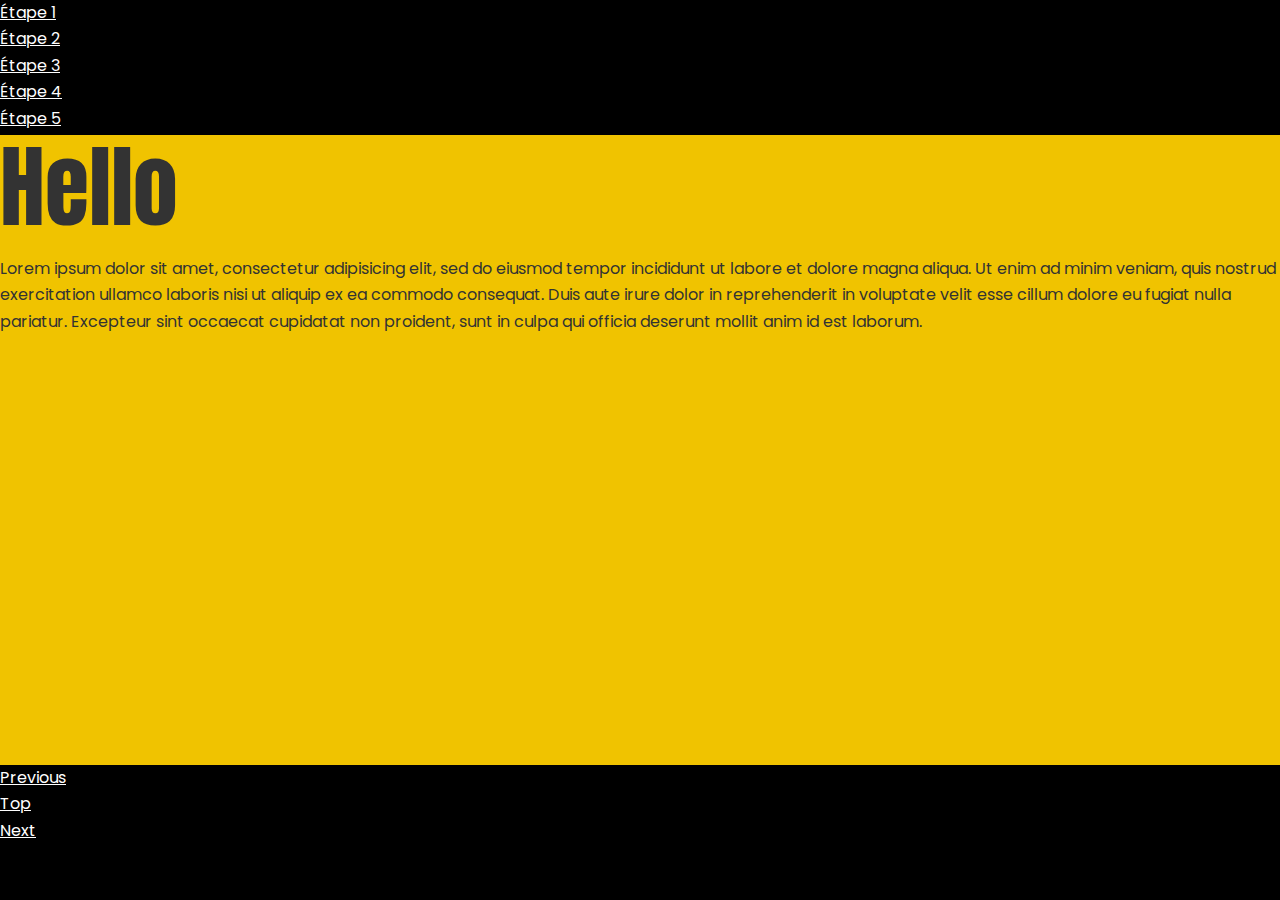
==== index.html @ 5011d128 "First commit" ====
<!DOCTYPE html>
<html lang=fr dir="ltr">
  <head>
    <meta charset="utf-8">
    <title>BEES</title>
    <link rel="stylesheet" href="css/reset.css">
    <link rel="stylesheet" href="css/typo.css">
    <link rel="stylesheet" href="css/master.css">
  </head>
  <body>

    <header>
      <nav>
        <ul>
          <li><a href="etape1.html">Étape 1</a></li>
          <li><a href="etape2.html">Étape 2</a></li>
          <li><a href="etape3.html">Étape 3</a></li>
          <li><a href="etape4.html">Étape 4</a></li>
          <li><a href="etape5.html">Étape 5</a></li>
        </ul>
      </nav>
    </header>

    <article class="main-content">
      <h1>Hello</h1>
      <p>Lorem ipsum dolor sit amet, consectetur adipisicing elit, sed do eiusmod tempor incididunt ut labore et dolore magna aliqua.
        Ut enim ad minim veniam, quis nostrud exercitation ullamco laboris nisi ut aliquip ex ea commodo consequat.
        Duis aute irure dolor in reprehenderit in voluptate velit esse cillum dolore eu fugiat nulla pariatur.
        Excepteur sint occaecat cupidatat non proident, sunt in culpa qui officia deserunt mollit anim id est laborum.</p>
    </article>
    <footer>
      <nav>
        <ul>
          <li><a href="etape5.html">Previous</a></li>
          <li><a href="index.html">Top</a></li>
          <li><a href="etape1.html">Next</a></li>
        </ul>
      </nav>

    </footer>

  </body>
</html>
---- css/typo.css ----
@import url('https://fonts.googleapis.com/css2?family=Anton&family=Poppins:ital,wght@0,300;0,400;1,300&display=swap');

html {font-size: 100%;} /*16px*/

body {
  background-color: white;
  font-family: 'Poppins', sans-serif;
  font-weight: 400;
  line-height: 1.65;
  color: #333;
}

p {margin-bottom: 1.15rem;}

h1, h2, h3, h4, h5 {
  margin: 2.75rem 0 1.05rem;
  font-family: 'Anton', sans-serif;
  font-weight: 400;
  line-height: 1.15;
}

h1 {
  margin-top: 0;
  font-size: 5.653em;
}

h2 {font-size: 3.998em;}

h3 {font-size: 2.827em;}

h4 {font-size: 1.999em;}

h5 {font-size: 1.414em;}

small, .text_small {font-size: 0.707em;}
---- css/master.css ----
body{
  background-color: #F0C300;
  display: flex;
  flex-direction: column;
  justify-content: space-between;
}

header, footer{
  background-color: #000;
  min-height: 15vh;
}

article{
  min-height: 70vh;
}

nav a {
  color: #FFF;
}

.content {
  display: flex;
  flex-direction: row-reverse;
  justify-content: space-around;
  flex-wrap: wrap;
}

.content video {
  display: block;
  flex-basis: 650px;
}

.content p {
  flex-basis: 650px;
  padding: 2em;
}
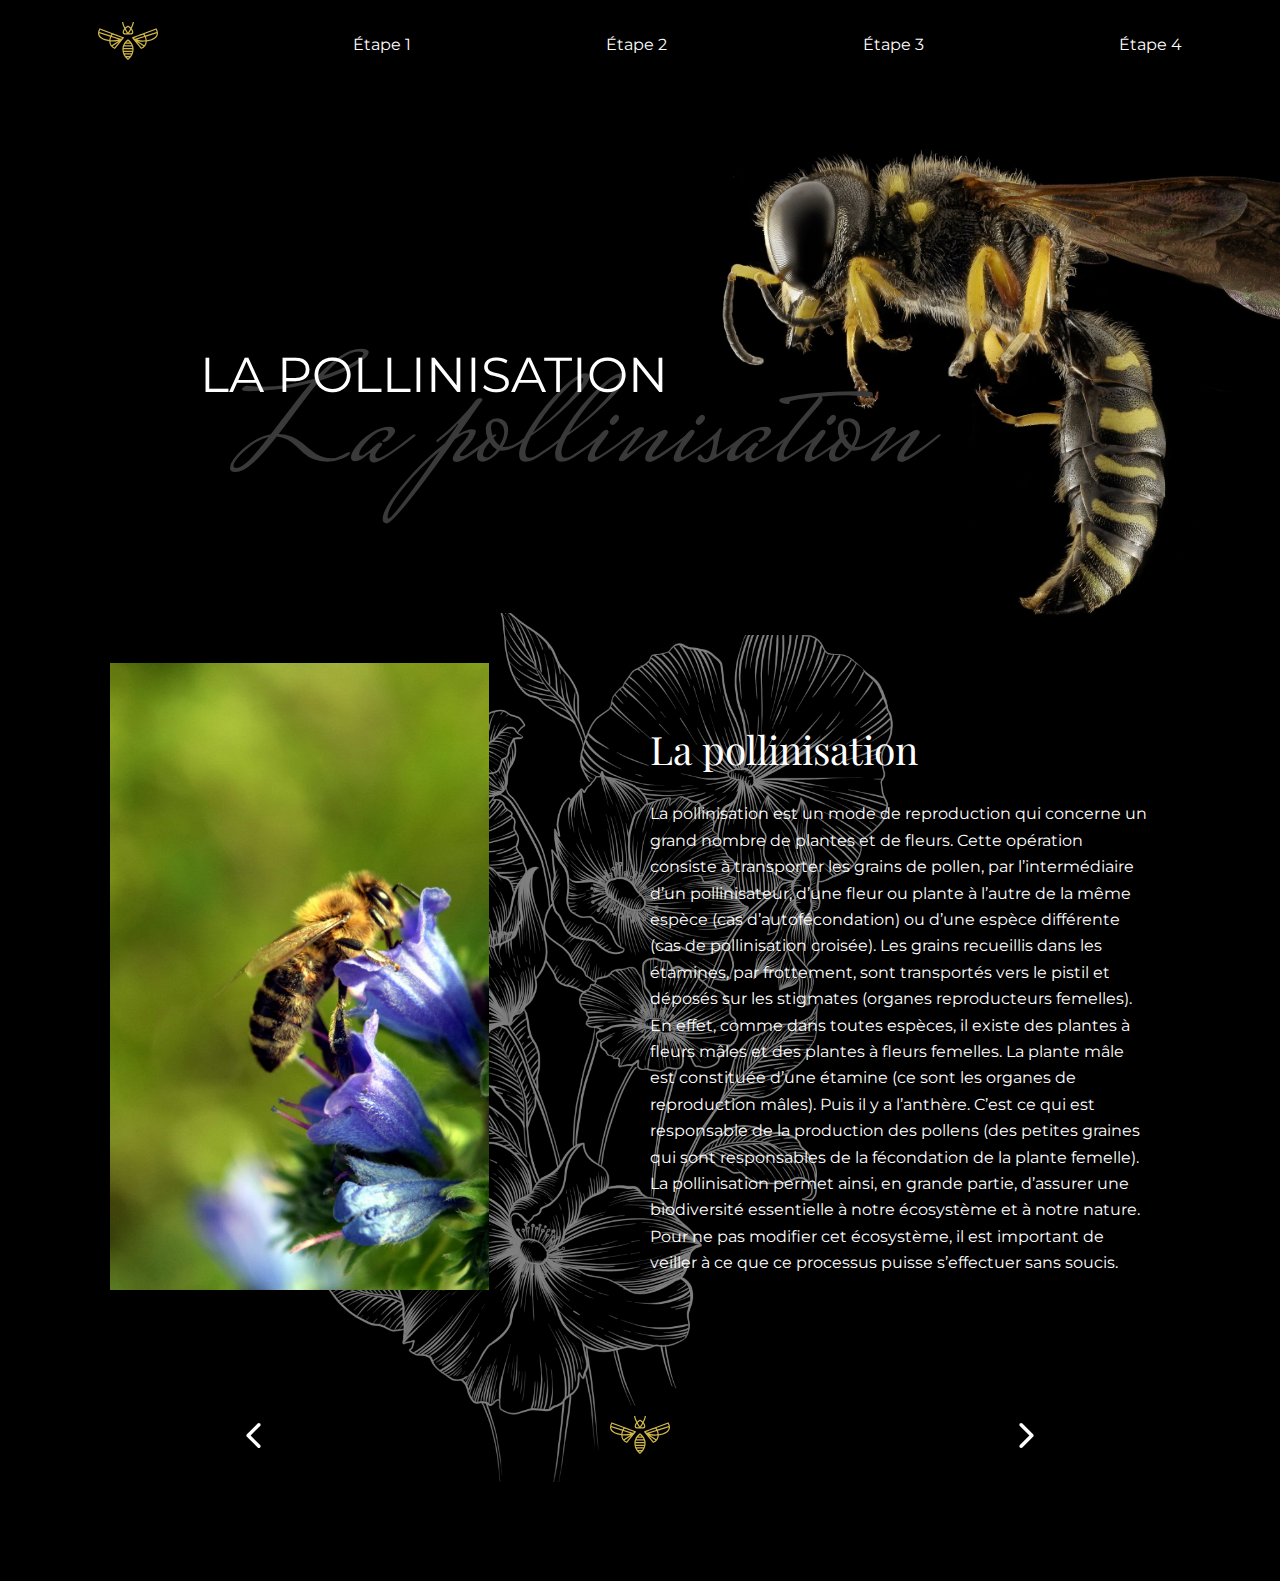
==== commit 67a0e0e5: "2nd commit" ====
--- a/index.html
+++ b/index.html
@@ -1,43 +1,60 @@
 <!DOCTYPE html>
 <html lang=fr dir="ltr">
-  <head>
-    <meta charset="utf-8">
-    <title>BEES</title>
-    <link rel="stylesheet" href="css/reset.css">
-    <link rel="stylesheet" href="css/typo.css">
-    <link rel="stylesheet" href="css/master.css">
-  </head>
-  <body>
 
-    <header>
+<head>
+  <meta charset="utf-8">
+  <title>La pollinisation</title>
+  <link rel="stylesheet" href="css/reset.css">
+  <link rel="stylesheet" href="css/typo.css">
+  <link rel="stylesheet" href="css/master.css">
+</head>
+
+<body>
+
+  <header>
+    <nav id="main-menu">
+      <ul class="menu">
+        <li><a class="menu-toggle" href="index.html"><img class="logo" src="img/abeille1.svg" onmouseover="this.src='img/abeille2.svg'" onmouseout="this.src='img/abeille1.svg'" /></a></li>
+        <li><a class="one" href="etape1.html">Étape 1</a></li>
+        <li><a class="two" href="etape2.html">Étape 2</a></li>
+        <li><a class="three" href="etape3.html">Étape 3</a></li>
+        <li><a class="four" href="etape4.html">Étape 4</a></li>
+      </ul>
+    </nav>
+  </header>
+
+  <section class="section1">
+    <h1 id="">LA POLLINISATION</h1>
+    <h2 id="soustitre">La pollinisation</h2>
+    <img id="photo1" src="img/abeille2.jpg" alt="Ceci est une abeille">
+  </section>
+
+  <div class="contenu">
+    <section id="section2">
+      <img id="fleur" src="img/fleur_fond.png" alt="Ceci est une fleur">
+      <img id="photo2" src="img/abeille3.jpg" alt="Ceci est une abeille">
+      <div class="texte2">
+        <h3>La pollinisation</h3>
+        <p>La pollinisation est un mode de reproduction qui concerne un grand nombre de plantes et de fleurs. Cette opération consiste à transporter les grains de pollen, par l’intermédiaire d’un pollinisateur, d’une fleur ou plante à l’autre de la
+          même espèce (cas d’autofécondation) ou d’une espèce différente (cas de pollinisation croisée). Les grains recueillis dans les étamines, par frottement, sont transportés vers le pistil et déposés sur les stigmates (organes reproducteurs
+          femelles). En effet, comme dans toutes espèces, il existe des plantes à fleurs mâles et des plantes à fleurs femelles. La plante mâle est constituée d’une étamine (ce sont les organes de reproduction mâles). Puis il y a l’anthère. C’est ce
+          qui est responsable de la production des pollens (des petites graines qui sont responsables de la fécondation de la
+          plante femelle). <br>
+          La pollinisation permet ainsi, en grande partie, d’assurer une biodiversité essentielle à notre écosystème et à notre nature. Pour ne pas modifier cet écosystème, il est important de veiller à ce que ce processus puisse s’effectuer sans
+          soucis. </p>
+      </section>
+    </div>
+
+    <footer>
       <nav>
-        <ul>
-          <li><a href="etape1.html">Étape 1</a></li>
-          <li><a href="etape2.html">Étape 2</a></li>
-          <li><a href="etape3.html">Étape 3</a></li>
-          <li><a href="etape4.html">Étape 4</a></li>
-          <li><a href="etape5.html">Étape 5</a></li>
+        <ul class="menu2">
+          <li><a class="fleche" href="etape5.html"><img src="img/arrow-blanche2.svg" onmouseover="this.src='img/arrow-jaune2.svg'" onmouseout="this.src='img/arrow-blanche2.svg'" /></a></li>
+          <li><a href="index.html"><img class="logo" src="img/abeille1.svg" onmouseover="this.src='img/abeille2.svg'" onmouseout="this.src='img/abeille1.svg'" /></a></li>
+          <li><a class="fleche" href="etape1.html"><img src="img/arrow-blanche.svg" onmouseover="this.src='img/arrow-jaune.svg'" onmouseout="this.src='img/arrow-blanche.svg'" /></a></li>
         </ul>
       </nav>
-    </header>
-
-    <article class="main-content">
-      <h1>Hello</h1>
-      <p>Lorem ipsum dolor sit amet, consectetur adipisicing elit, sed do eiusmod tempor incididunt ut labore et dolore magna aliqua.
-        Ut enim ad minim veniam, quis nostrud exercitation ullamco laboris nisi ut aliquip ex ea commodo consequat.
-        Duis aute irure dolor in reprehenderit in voluptate velit esse cillum dolore eu fugiat nulla pariatur.
-        Excepteur sint occaecat cupidatat non proident, sunt in culpa qui officia deserunt mollit anim id est laborum.</p>
-    </article>
-    <footer>
-      <nav>
-        <ul>
-          <li><a href="etape5.html">Previous</a></li>
-          <li><a href="index.html">Top</a></li>
-          <li><a href="etape1.html">Next</a></li>
-        </ul>
-      </nav>
-
     </footer>
 
-  </body>
+</body>
+
 </html>
--- a/css/typo.css
+++ b/css/typo.css
@@ -1,10 +1,10 @@
-@import url('https://fonts.googleapis.com/css2?family=Anton&family=Poppins:ital,wght@0,300;0,400;1,300&display=swap');
+@import url('https://fonts.googleapis.com/css2?family=Montserrat:ital,wght@0,100;0,200;0,300;0,400;0,500;0,600;0,700;0,800;0,900;1,100;1,200;1,300;1,400;1,500;1,600;1,700;1,800;1,900&family=Mrs+Saint+Delafield&family=Playfair+Display:ital,wght@0,400;0,500;0,600;0,700;0,800;0,900;1,400;1,500;1,600;1,700;1,800;1,900&display=swap');
 
 html {font-size: 100%;} /*16px*/
 
 body {
   background-color: white;
-  font-family: 'Poppins', sans-serif;
+  font-family: 'Montserrat', sans-serif;
   font-weight: 400;
   line-height: 1.65;
   color: #333;
@@ -12,24 +12,49 @@
 
 p {margin-bottom: 1.15rem;}
 
-h1, h2, h3, h4, h5 {
+h3, h5 {
   margin: 2.75rem 0 1.05rem;
-  font-family: 'Anton', sans-serif;
-  font-weight: 400;
+  font-family: 'Playfair Display', serif;
+  font-weight: 300;
   line-height: 1.15;
 }
 
 h1 {
   margin-top: 0;
-  font-size: 5.653em;
+  font-size: 3.052em;
 }
 
-h2 {font-size: 3.998em;}
+h4 {
+  margin: 1.5rem 0 1.05rem;
+  font-style: italic;
+  font-family: 'Playfair Display', serif;
+  font-weight: 500;
+  line-height: 1.15;
+}
 
-h3 {font-size: 2.827em;}
+#titreprincipal {
+  font-family: 'Montserrat', sans-serif;
+  letter-spacing: 5px;
+  font-size: 60px;
+  font-weight: 400;
+}
 
-h4 {font-size: 1.999em;}
+h2 {font-size: 2.441em;}
 
-h5 {font-size: 1.414em;}
+h3 {
+  font-size: 2.441em;
+  font-weight: 300;
+}
 
-small, .text_small {font-size: 0.707em;}
+h4 {font-size: 3em;}
+
+h5 {font-size: 1.25em;}
+
+small, .text_small {font-size: 0.8em;}
+
+#soustitre {
+  color: #3A3A3A;
+  font-family: 'Mrs Saint Delafield', cursive;
+  font-size: 150px;
+  font-weight: 100;
+}
--- a/css/master.css
+++ b/css/master.css
@@ -1,36 +1,223 @@
 body{
-  background-color: #F0C300;
+  background-color: #000000;
   display: flex;
   flex-direction: column;
   justify-content: space-between;
 }
 
-header, footer{
-  background-color: #000;
-  min-height: 15vh;
-}
-
-article{
-  min-height: 70vh;
-}
-
 nav a {
+  font-family: 'Montserrat', serif;
+  text-decoration: none;
+  color : #FFFF;
+  transition: 0.5s all ease-out;
+}
+
+a:hover {
+  color: #d1b74a;
+  font-size: 1.2em;
+}
+
+img.logo {
+  width: 60px;
+  min-width: 3px;
+}
+
+.menu{
+  display: flex;
+  position: fixed;
+  align-items: center;
+  justify-content: space-around;
+  padding-top: 15px;
+  min-width: 100%;
+  height: 60px;
+  background-color: black;
+  z-index: 99;
+}
+
+.section1 {
+  position: relative;
+  padding-bottom: 100px;
+}
+
+#photo1 {
+  max-width: 800px;
+  z-index: -99;
+  position: absolute;
+  top: 0px;
+  right: -150px;
+}
+
+.contenu {
+  position: relative;
+}
+
+h1 {
+  text-align: left;
+  padding: 200px 300px 300px 200px;
+  color : #FFFF;
+  position: absolute;
+  z-index: 1;
+}
+
+#soustitre {
+  padding: 180px 200px 0px 230px;
+}
+
+h3 {
+  margin-bottom: 30px;
   color: #FFF;
 }
 
-.content {
-  display: flex;
-  flex-direction: row-reverse;
+p {
+  margin-bottom: 20px;
+  color: #FFFF;
+}
+
+#section2 {
+  max-width: 1200px;
+  margin: 0 auto;
+  display: flex;
   justify-content: space-around;
   flex-wrap: wrap;
 }
 
-.content video {
-  display: block;
-  flex-basis: 650px;
-}
-
-.content p {
-  flex-basis: 650px;
-  padding: 2em;
-}
+#photo2 {
+  width: 379px;
+  height: 627px;
+  object-fit: cover;
+  flex-basis: 379px;
+}
+
+#fleur {
+  position: absolute;
+  top: -50px;
+  z-index: -100;
+  max-width: 600px;
+  opacity : 0.5;
+  left: 300px;
+}
+
+.texte2 {
+  margin : 20px;
+}
+
+.texte2 p {
+  max-width: 500px;
+  flex-basis: 379px;
+}
+
+header, footer{
+  min-height: 15vh;
+}
+
+footer{
+  padding-top: 100px;
+  padding-bottom: 30px;
+}
+
+.menu2 {
+  bottom: 0;
+  bottom:20px;
+  width:100%;
+  display: flex;
+  justify-content: space-around;
+  text-align: center;
+  align-items: center;
+  }
+
+  .fleche img{
+    text-align: center;
+    width: 2.5%;
+    min-width: 25px;
+  }
+
+  h3 {
+    max-width: 1200px;
+    display: flex;
+    flex-wrap: wrap;
+  }
+
+  .main-content{
+    max-width: 1200px;
+    margin: 0 auto;
+  }
+
+  .content {
+    padding-top: 50px;
+    display: flex;
+    flex-wrap: wrap;
+    flex-direction: row-reverse;
+    justify-content: space-around;
+  }
+
+  .content video {
+    display: block;
+    flex-basis: 400px;
+  }
+
+  .content p {
+    display: block;
+    flex-basis: 450px;
+    top: 0;
+  }
+
+  .paragraphe {
+    display: block;
+    flex-basis: 450px;
+    top: 0;
+    padding-bottom: 400px;
+  }
+
+#photo3 {
+  position: absolute;
+  top: 100px;
+  right: 0;
+  width: 60%;
+  object-fit: cover;
+  z-index: -200;
+}
+
+#photo4 {
+  position: absolute;
+  bottom: -300px;
+  left: 0;
+  max-width: 80%;
+  object-fit: cover;
+  z-index: -400;
+}
+
+#photo5 {
+  object-fit: cover;
+  height: 700px;
+  width: 500px;
+  left: 50px;
+  top: -20px;
+}
+
+#photo6 {
+  object-fit: cover;
+  position: absolute;
+  top: 800px;
+  height: 400px;
+  width: 800px;
+  right: 400px;
+}
+
+#photo7 {
+  width: 100%;
+  margin: 0 auto;
+}
+
+.main-content2 {
+  max-width: 1000px;
+  margin: 0 auto;
+  background-image: (url(img/abeille5.jpg));
+}
+
+#gif1 {
+  left: 0;
+  top: 0;
+  object-fit: cover;
+  height: 500px;
+  width: 100%;
+}
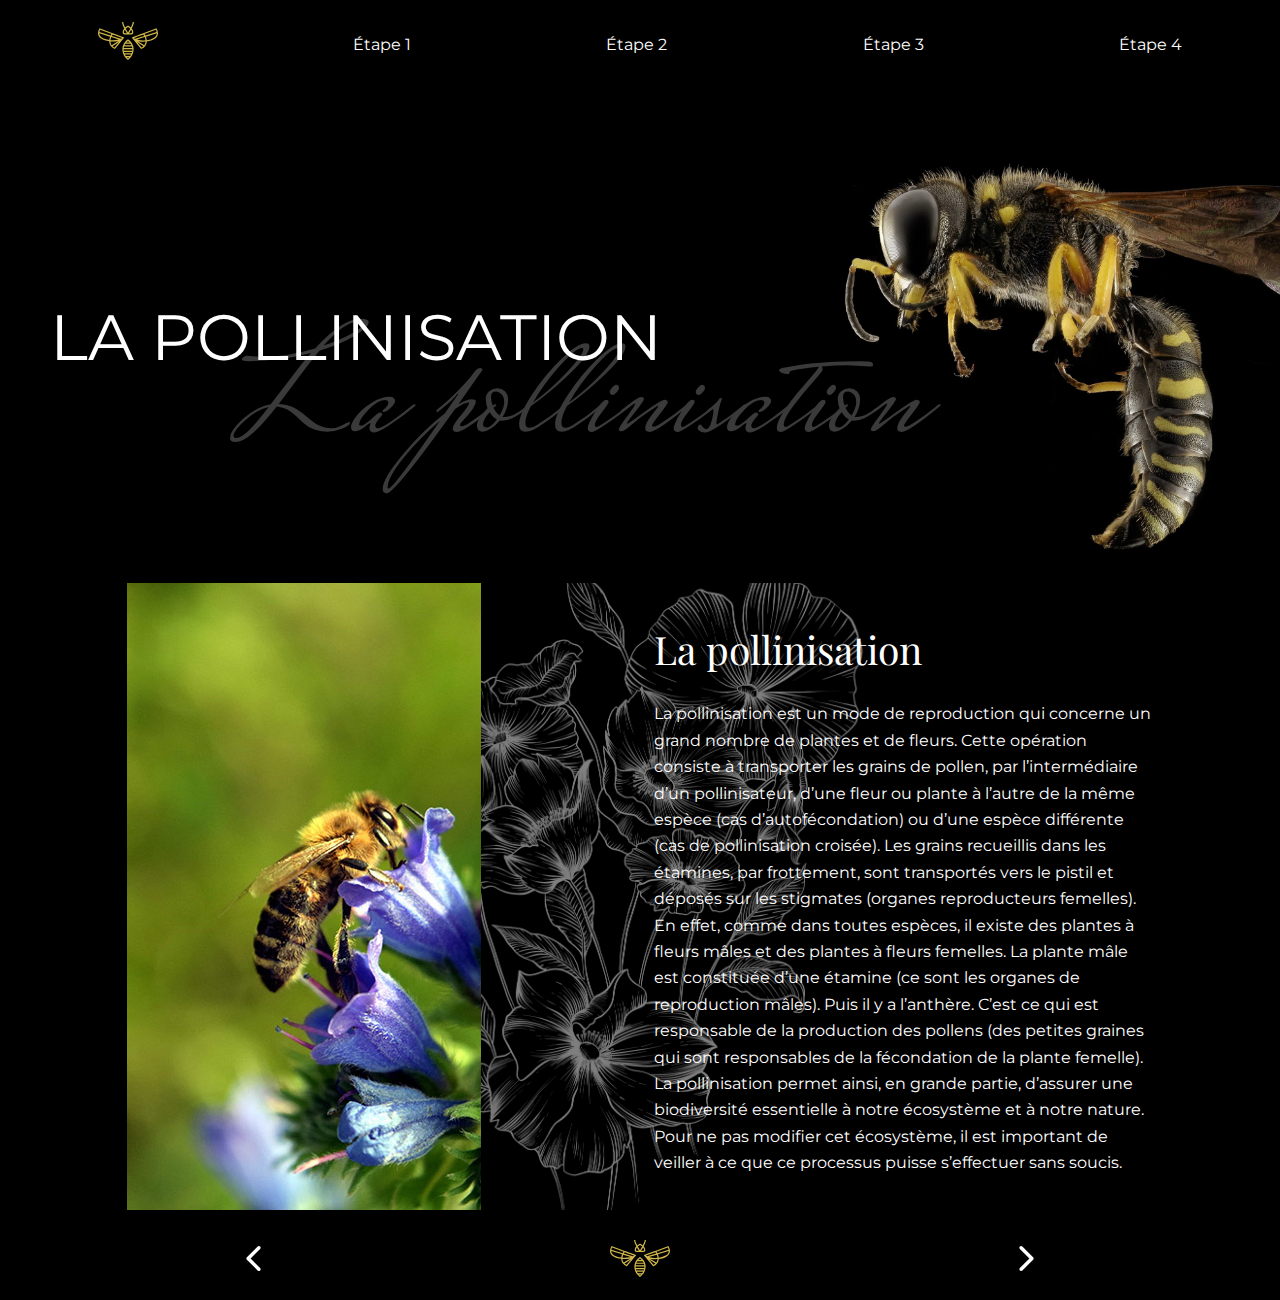
==== commit bf8a1067: "Media queries" ====
--- a/index.html
+++ b/index.html
@@ -24,16 +24,14 @@
   </header>
 
   <section class="section1">
-    <h1 id="">LA POLLINISATION</h1>
+    <h1>LA POLLINISATION</h1>
     <h2 id="soustitre">La pollinisation</h2>
-    <img id="photo1" src="img/abeille2.jpg" alt="Ceci est une abeille">
   </section>
 
   <div class="contenu">
-    <section id="section2">
-      <img id="fleur" src="img/fleur_fond.png" alt="Ceci est une fleur">
-      <img id="photo2" src="img/abeille3.jpg" alt="Ceci est une abeille">
-      <div class="texte2">
+    <section class="section2">
+      <img id="photo1" src="img/abeille3.jpg" alt="Ceci est une abeille">
+      <div class="texte1">
         <h3>La pollinisation</h3>
         <p>La pollinisation est un mode de reproduction qui concerne un grand nombre de plantes et de fleurs. Cette opération consiste à transporter les grains de pollen, par l’intermédiaire d’un pollinisateur, d’une fleur ou plante à l’autre de la
           même espèce (cas d’autofécondation) ou d’une espèce différente (cas de pollinisation croisée). Les grains recueillis dans les étamines, par frottement, sont transportés vers le pistil et déposés sur les stigmates (organes reproducteurs
--- a/css/typo.css
+++ b/css/typo.css
@@ -10,10 +10,13 @@
   color: #333;
 }
 
-p {margin-bottom: 1.15rem;}
+p {
+  margin-bottom: 20px;
+  color: #FFFF;
+}
 
 h3, h5 {
-  margin: 2.75rem 0 1.05rem;
+  margin: 2.75rem 0;
   font-family: 'Playfair Display', serif;
   font-weight: 300;
   line-height: 1.15;
@@ -21,11 +24,11 @@
 
 h1 {
   margin-top: 0;
-  font-size: 3.052em;
+  font-size: 4em;
 }
 
 h4 {
-  margin: 1.5rem 0 1.05rem;
+  margin: 0.5rem 0 1.05rem;
   font-style: italic;
   font-family: 'Playfair Display', serif;
   font-weight: 500;
@@ -44,6 +47,8 @@
 h3 {
   font-size: 2.441em;
   font-weight: 300;
+  margin-bottom: 30px;
+  color: #FFF;
 }
 
 h4 {font-size: 3em;}
--- a/css/master.css
+++ b/css/master.css
@@ -1,4 +1,4 @@
-body{
+body {
   background-color: #000000;
   display: flex;
   flex-direction: column;
@@ -8,7 +8,7 @@
 nav a {
   font-family: 'Montserrat', serif;
   text-decoration: none;
-  color : #FFFF;
+  color: #FFFF;
   transition: 0.5s all ease-out;
 }
 
@@ -22,7 +22,7 @@
   min-width: 3px;
 }
 
-.menu{
+.menu {
   display: flex;
   position: fixed;
   align-items: center;
@@ -34,190 +34,212 @@
   z-index: 99;
 }
 
-.section1 {
-  position: relative;
-  padding-bottom: 100px;
-}
-
-#photo1 {
-  max-width: 800px;
-  z-index: -99;
-  position: absolute;
-  top: 0px;
-  right: -150px;
-}
-
-.contenu {
-  position: relative;
-}
-
-h1 {
-  text-align: left;
-  padding: 200px 300px 300px 200px;
-  color : #FFFF;
-  position: absolute;
-  z-index: 1;
-}
-
-#soustitre {
-  padding: 180px 200px 0px 230px;
-}
-
-h3 {
-  margin-bottom: 30px;
-  color: #FFF;
-}
-
-p {
-  margin-bottom: 20px;
-  color: #FFFF;
-}
-
-#section2 {
-  max-width: 1200px;
-  margin: 0 auto;
-  display: flex;
-  justify-content: space-around;
-  flex-wrap: wrap;
-}
-
-#photo2 {
-  width: 379px;
-  height: 627px;
-  object-fit: cover;
-  flex-basis: 379px;
-}
-
-#fleur {
-  position: absolute;
-  top: -50px;
-  z-index: -100;
-  max-width: 600px;
-  opacity : 0.5;
-  left: 300px;
-}
-
-.texte2 {
-  margin : 20px;
-}
-
-.texte2 p {
-  max-width: 500px;
-  flex-basis: 379px;
-}
-
-header, footer{
+header {
   min-height: 15vh;
 }
 
-footer{
-  padding-top: 100px;
-  padding-bottom: 30px;
+footer {
+  padding-top: 30px;
+  padding-bottom: 15px;
 }
 
 .menu2 {
   bottom: 0;
-  bottom:20px;
-  width:100%;
+  bottom: 20px;
+  width: 100%;
   display: flex;
   justify-content: space-around;
   text-align: center;
   align-items: center;
-  }
-
-  .fleche img{
-    text-align: center;
-    width: 2.5%;
-    min-width: 25px;
-  }
-
-  h3 {
-    max-width: 1200px;
-    display: flex;
-    flex-wrap: wrap;
-  }
-
-  .main-content{
-    max-width: 1200px;
-    margin: 0 auto;
-  }
-
-  .content {
-    padding-top: 50px;
-    display: flex;
-    flex-wrap: wrap;
-    flex-direction: row-reverse;
-    justify-content: space-around;
-  }
-
-  .content video {
-    display: block;
-    flex-basis: 400px;
-  }
-
-  .content p {
-    display: block;
-    flex-basis: 450px;
-    top: 0;
-  }
-
-  .paragraphe {
-    display: block;
-    flex-basis: 450px;
-    top: 0;
-    padding-bottom: 400px;
-  }
+}
+
+.fleche img {
+  text-align: center;
+  width: 2.5%;
+  min-width: 25px;
+}
+
+.contenu {
+  position: relative;
+}
+
+.section1 {
+  background-image: url('img/abeille2.jpg');
+  background-position: right;
+  background-size: contain;
+  background-size: 40%;
+  background-repeat: no-repeat;
+  padding-bottom: 50px;
+}
+
+h1 {
+  text-align: left;
+  padding: 150px 400px 300px 50px;
+  color: #FFFF;
+  position: absolute;
+  z-index: 1;
+}
+
+#soustitre {
+  padding: 150px 200px 0px 230px;
+}
+
+.section2 {
+  background-image: url('img/fleur_fond.png');
+  background-size: 38%;
+  background-position: center;
+  background-repeat: no-repeat;
+  max-width: 1200px;
+  margin: 0 auto;
+  display: flex;
+  justify-content: space-around;
+  flex-wrap: wrap;
+}
+
+#photo1 {
+  max-width: 50%;
+}
+
+.texte1 p {
+  max-width: 500px;
+  flex-basis: 379px;
+}
+
+h3 {
+  max-width: 1200px;
+  display: flex;
+  flex-wrap: wrap;
+}
+
+.main-content {
+  max-width: 1100px;
+  margin: 0 auto;
+  padding: 0 30px 0 30px;
+}
+
+.background1 {
+  background-image: url('img/abeille.jpg');
+  background-position: top right;
+  background-repeat: no-repeat;
+  background-size: 60%;
+  z-index: -99;
+}
+
+.content {
+  padding-top: 50px;
+  display: flex;
+  flex-wrap: wrap;
+  flex-direction: row-reverse;
+  justify-content: space-between;
+}
+
+.content video {
+  display: block;
+  flex-basis: 400px;
+  padding: 30px;
+}
+
+.content p {
+  display: block;
+  flex-basis: 450px;
+  top: 0;
+}
+
+.paragraphe {
+  display: block;
+  flex-basis: 450px;
+  top: 0;
+}
+
+#photo2 {
+  width: 58%;
+  z-index: -99;
+}
+
 
 #photo3 {
-  position: absolute;
-  top: 100px;
-  right: 0;
-  width: 60%;
-  object-fit: cover;
-  z-index: -200;
-}
-
-#photo4 {
-  position: absolute;
-  bottom: -300px;
-  left: 0;
-  max-width: 80%;
-  object-fit: cover;
-  z-index: -400;
-}
-
-#photo5 {
-  object-fit: cover;
-  height: 700px;
-  width: 500px;
-  left: 50px;
-  top: -20px;
-}
-
-#photo6 {
-  object-fit: cover;
-  position: absolute;
-  top: 800px;
-  height: 400px;
-  width: 800px;
-  right: 400px;
-}
-
-#photo7 {
   width: 100%;
   margin: 0 auto;
 }
 
 .main-content2 {
-  max-width: 1000px;
-  margin: 0 auto;
-  background-image: (url(img/abeille5.jpg));
+  max-width: 900px;
+  margin: 0 auto;
+  padding: 0 30px 0 30px;
+}
+
+.background2 {
+  background-image: url('img/fleur_fond2.jpg');
+  opacity: 0.8;
 }
 
 #gif1 {
   left: 0;
   top: 0;
   object-fit: cover;
-  height: 500px;
+  height: 400px;
   width: 100%;
 }
+
+@media only screen and (max-width: 1200px) {
+   h1 {
+      font-size: 60px;
+      padding: 130px 300px 40px 100px;
+   }
+   #soustitre {
+     font-size: 130px;
+     padding: 120px 30px 0px 170px;
+   }
+
+}
+
+@media only screen and (max-width: 1000px) {
+   h1 {
+      font-size: 40px;
+      padding: 130px 300px 40px 100px;
+   }
+   #soustitre {
+     font-size: 100px;
+     padding: 120px 30px 0px 170px;
+   }
+   h3 {
+     font-size: 2.2em;
+   }
+   h4 {font-size: 2.7em;}
+}
+
+@media only screen and (max-width: 800px) {
+   h1 {
+      font-size: 35px;
+      padding: 90px 50px 40px 50px;
+   }
+   #soustitre {
+     font-size: 80px;
+     padding: 100px 70px 0px 70px;
+   }
+   p {
+     font-size: 14px;
+   }
+   h3 {
+     font-size: 2.3em;
+   }
+   h4 {font-size: 1.7em;}
+}
+
+@media only screen and (max-width: 600px) {
+   h1 {
+      font-size: 20px;
+      padding: 100px 50px 40px 30px;
+   }
+   #soustitre {
+     font-size: 50px;
+     padding: 100px 70px 0px 70px;
+   }
+   p {
+     font-size: 13px;
+   }
+   h3 {
+     font-size: 1.7em;
+   }
+   h4 {font-size: 2em;}
+}
